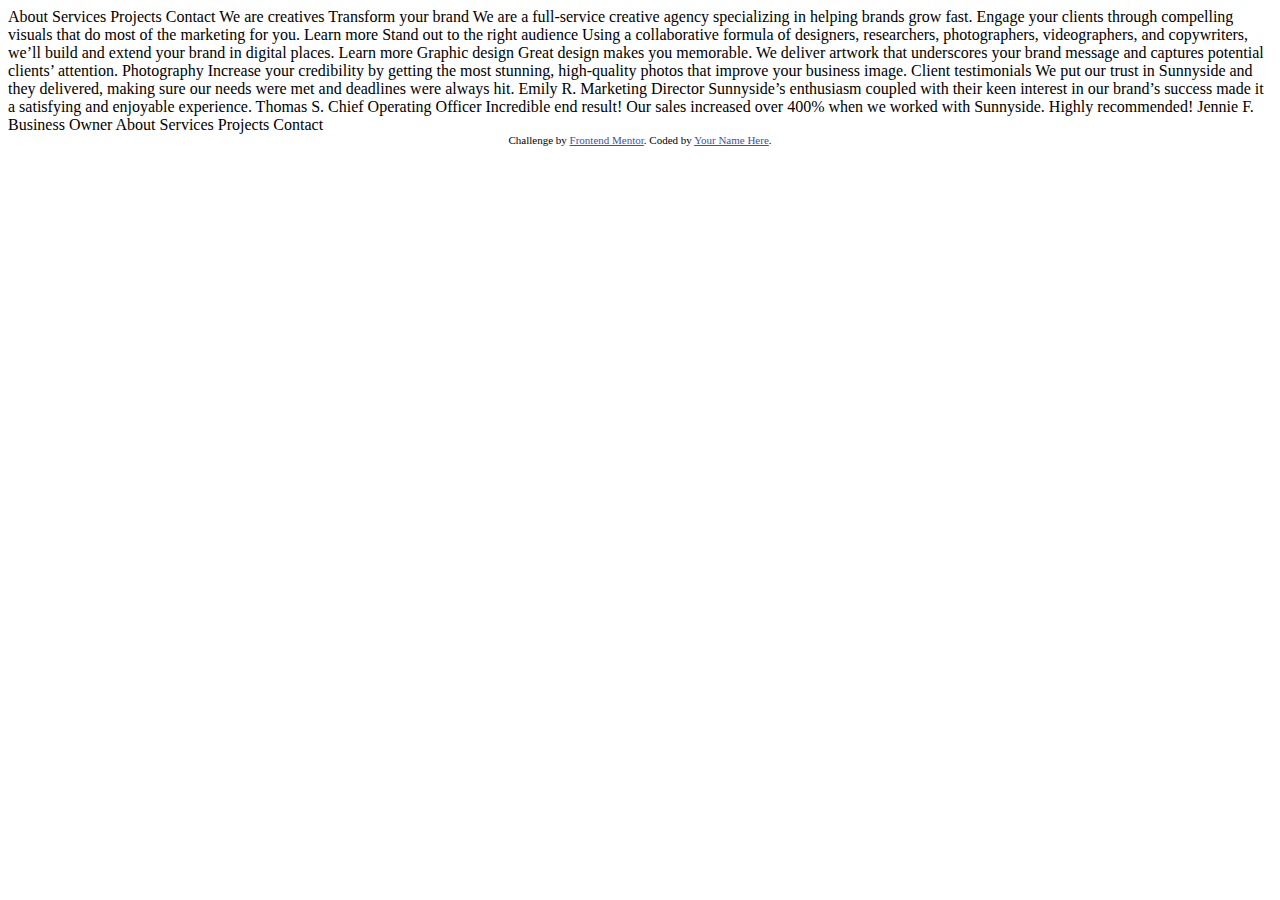
==== sunnyside-agency/index.html @ c6bcab91 "init project" ====
<!DOCTYPE html>
<html lang="en">
<head>
  <meta charset="UTF-8">
  <meta name="viewport" content="width=device-width, initial-scale=1.0"> <!-- displays site properly based on user's device -->

  <link rel="icon" type="image/png" sizes="32x32" href="./images/favicon-32x32.png">
  
  <title>Frontend Mentor | Sunnyside agency landing page</title>

  <!-- Feel free to remove these styles or customise in your own stylesheet 👍 -->
  <style>
    .attribution { font-size: 11px; text-align: center; }
    .attribution a { color: hsl(228, 45%, 44%); }
  </style>
</head>
<body>
  About
  Services
  Projects
  Contact

  We are creatives

  Transform your brand

  We are a full-service creative agency specializing in helping brands grow fast. 
  Engage your clients through compelling visuals that do most of the marketing for you.

  Learn more

  Stand out to the right audience

  Using a collaborative formula of designers, researchers, photographers, videographers, and copywriters, we’ll build and extend your brand in digital places. 

  Learn more

  Graphic design
  Great design makes you memorable. We deliver artwork that underscores your brand message and captures potential clients’ attention.

  Photography
  Increase your credibility by getting the most stunning, high-quality photos that improve your business image.

  Client testimonials

  We put our trust in Sunnyside and they delivered, making sure our needs were met and deadlines were always hit.
  Emily R.
  Marketing Director

  Sunnyside’s enthusiasm coupled with their keen interest in our brand’s success made it a satisfying and enjoyable experience.
  Thomas S.
  Chief Operating Officer

  Incredible end result! Our sales increased over 400% when we worked with Sunnyside. Highly recommended!
  Jennie F.
  Business Owner

  About
  Services
  Projects
  Contact

  <div class="attribution">
    Challenge by <a href="https://www.frontendmentor.io?ref=challenge" target="_blank">Frontend Mentor</a>. 
    Coded by <a href="#">Your Name Here</a>.
  </div>
</body>
</html>
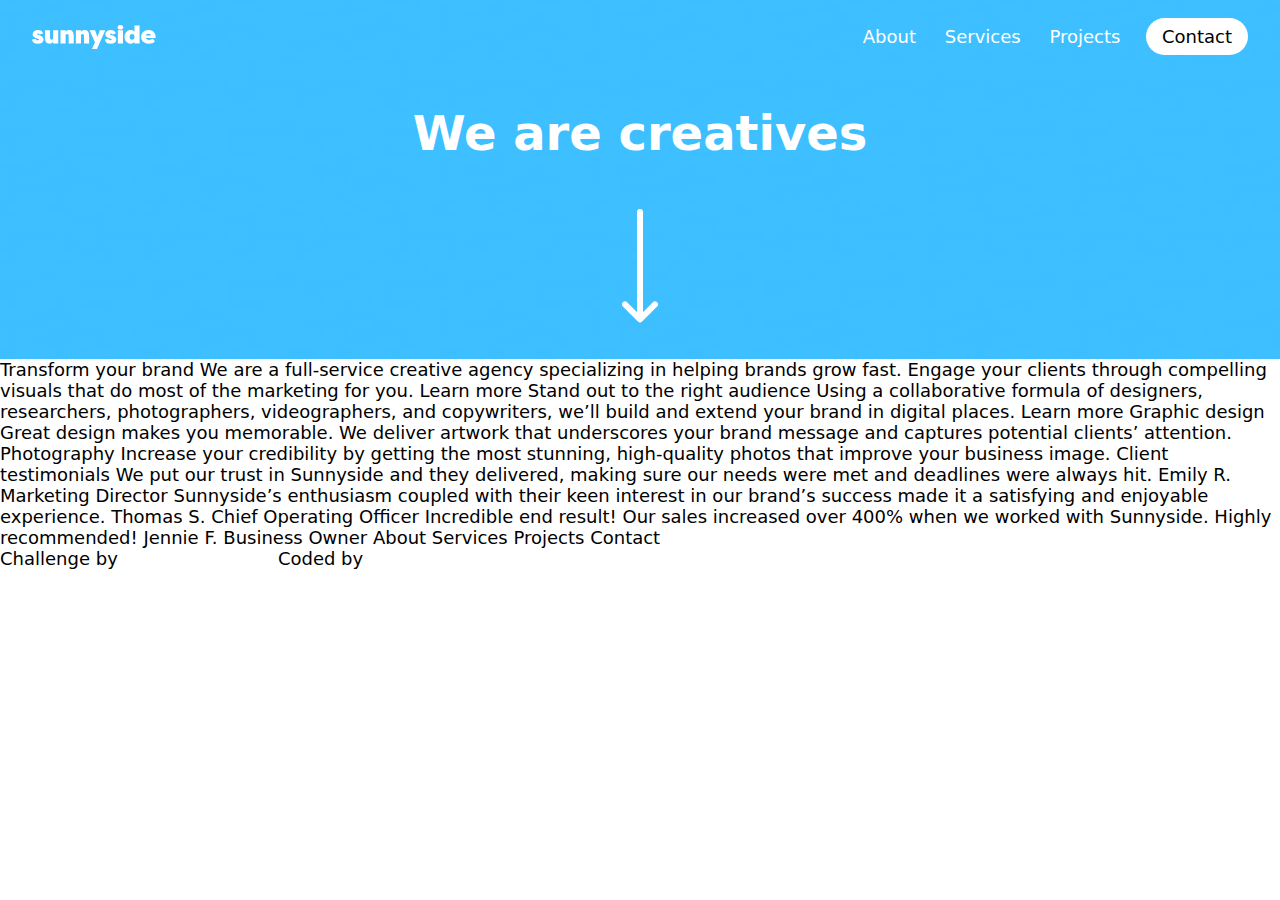
==== commit ddf6d9b4: "Add box model styles and structure, and update Sunnyside agency landing page header." ====
--- a/sunnyside-agency/index.html
+++ b/sunnyside-agency/index.html
@@ -1,26 +1,32 @@
 <!DOCTYPE html>
 <html lang="en">
 <head>
+  <title>Frontend Mentor | Sunnyside agency landing page</title>
   <meta charset="UTF-8">
-  <meta name="viewport" content="width=device-width, initial-scale=1.0"> <!-- displays site properly based on user's device -->
-
+  <meta name="viewport" content="width=device-width, initial-scale=1.0">
   <link rel="icon" type="image/png" sizes="32x32" href="./images/favicon-32x32.png">
-  
-  <title>Frontend Mentor | Sunnyside agency landing page</title>
-
-  <!-- Feel free to remove these styles or customise in your own stylesheet 👍 -->
-  <style>
-    .attribution { font-size: 11px; text-align: center; }
-    .attribution a { color: hsl(228, 45%, 44%); }
-  </style>
+  <link rel="stylesheet" href="./styles/main.css">
 </head>
 <body>
-  About
-  Services
-  Projects
-  Contact
+  <main>
+    <header>
+      <h1>
+        <img src="./images/logo.svg" alt="Sunnyside agency">
+      </h1>
+      <nav>
+        <a href="">About</a>
+        <a href="">Services</a>
+        <a href="">Projects</a>
+        <a class="btn-white" href="">Contact</a>
+      </nav>
+    </header>
+    <section class="text-center py-2">
+      <h2 class="title-big mb-3">We are creatives</h2>
+      <img src="./images/icon-arrow-down.svg" alt="arrow down">
+    </section>
+  </main>
 
-  We are creatives
+  
 
   Transform your brand
 
@@ -61,8 +67,8 @@
   Contact
 
   <div class="attribution">
-    Challenge by <a href="https://www.frontendmentor.io?ref=challenge" target="_blank">Frontend Mentor</a>. 
-    Coded by <a href="#">Your Name Here</a>.
+    Challenge by <a href="https://www.frontendmentor.io?ref=challenge" target="_blank">Frontend Mentor</a> 
+    Coded by <a href="#">Alexander Celis</a>
   </div>
 </body>
 </html>--- a/sunnyside-agency/styles/main.css
+++ b/sunnyside-agency/styles/main.css
@@ -0,0 +1,82 @@
+* {
+  margin: 0;
+  padding: 0;
+  box-sizing: border-box;
+}
+
+body {
+  font-family: system-ui;
+  font-size: 18px;
+}
+
+a {
+  text-decoration: none;
+  color: white;
+}
+
+/* estilos generales */
+/* title */
+.text-center {
+  text-align: center;
+}
+
+.title-sm {
+  font-size: 1rem;
+}
+
+.title-md {
+  font-size: 2rem;
+}
+
+.title-big {
+  font-size: 3rem;
+}
+
+/* spacers */
+.mb-1 {
+  margin-bottom: 1rem;
+}
+.mb-2 {
+  margin-bottom: 2rem;
+}
+.mb-3 {
+  margin-bottom: 3rem;
+}
+.py-1 {
+  padding: 1rem 0;
+}
+.py-2 {
+  padding: 2rem 0;
+}
+.py-3 {
+  padding: 3rem 0;
+}
+
+main {
+  color: white;
+  background-image: url("../images/desktop/image-header.jpg");
+}
+
+header {
+  display: flex;
+  justify-content: space-between;
+  align-items: center;
+  padding: 1rem 2rem;
+}
+
+nav {
+  display: flex;
+  align-items: center;
+  gap: 1.4rem;
+}
+
+nav a {
+  padding: 0.2rem;
+}
+
+.btn-white {
+  background: white;
+  color: black;
+  padding: 0.5rem 1rem;
+  border-radius: 100px;
+}
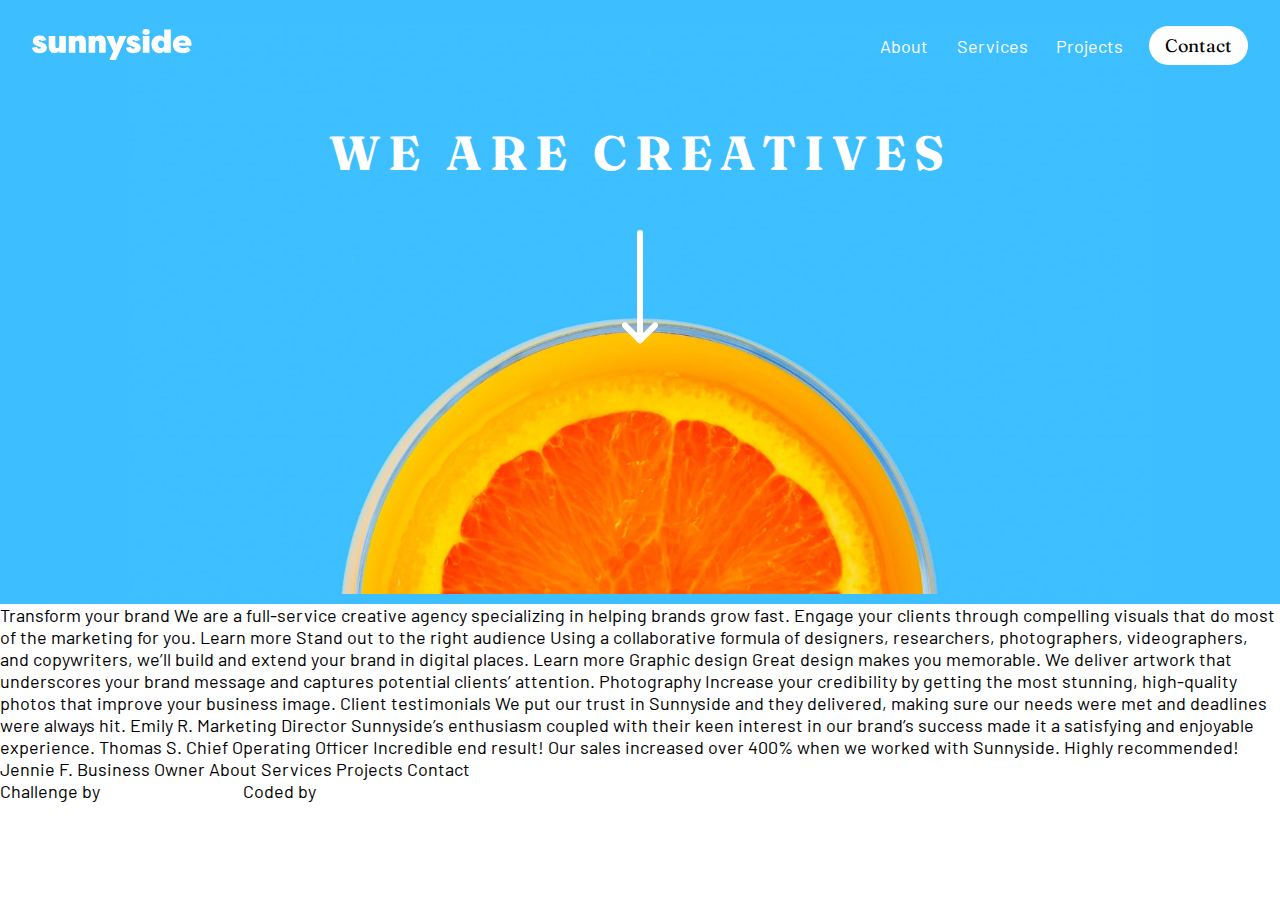
==== commit a31f5b0e: "Update Sunnyside Agency website header and font styles" ====
--- a/sunnyside-agency/index.html
+++ b/sunnyside-agency/index.html
@@ -10,18 +10,18 @@
 <body>
   <main>
     <header>
-      <h1>
+      <h1 class="logo">
         <img src="./images/logo.svg" alt="Sunnyside agency">
       </h1>
       <nav>
         <a href="">About</a>
         <a href="">Services</a>
         <a href="">Projects</a>
-        <a class="btn-white" href="">Contact</a>
+        <a class="btn-white title-font" href="">Contact</a>
       </nav>
     </header>
-    <section class="text-center py-2">
-      <h2 class="title-big mb-3">We are creatives</h2>
+    <section class="hero text-center py-2">
+      <h2 class="title-font title-big mb-3">We are creatives</h2>
       <img src="./images/icon-arrow-down.svg" alt="arrow down">
     </section>
   </main>
--- a/sunnyside-agency/styles/main.css
+++ b/sunnyside-agency/styles/main.css
@@ -1,3 +1,4 @@
+@import url("https://fonts.googleapis.com/css2?family=Barlow:wght@600&family=Fraunces:opsz,wght@9..144,700;9..144,900&display=swap");
 * {
   margin: 0;
   padding: 0;
@@ -5,7 +6,7 @@
 }
 
 body {
-  font-family: system-ui;
+  font-family: "Barlow", sans-serif;
   font-size: 18px;
 }
 
@@ -32,6 +33,10 @@
   font-size: 3rem;
 }
 
+.title-font {
+  font-family: "Fraunces", serif;
+}
+
 /* spacers */
 .mb-1 {
   margin-bottom: 1rem;
@@ -54,14 +59,18 @@
 
 main {
   color: white;
-  background-image: url("../images/desktop/image-header.jpg");
+  background: url("../images/desktop/image-header.jpg") center 70%/80% no-repeat #3dbfff;
 }
 
 header {
   display: flex;
   justify-content: space-between;
   align-items: center;
-  padding: 1rem 2rem;
+  padding: 1.5rem 2rem;
+}
+
+.logo img {
+  width: 10rem;
 }
 
 nav {
@@ -80,3 +89,11 @@
   padding: 0.5rem 1rem;
   border-radius: 100px;
 }
+
+.hero {
+  padding-bottom: 16rem;
+}
+.hero h2 {
+  letter-spacing: 8px;
+  text-transform: uppercase;
+}
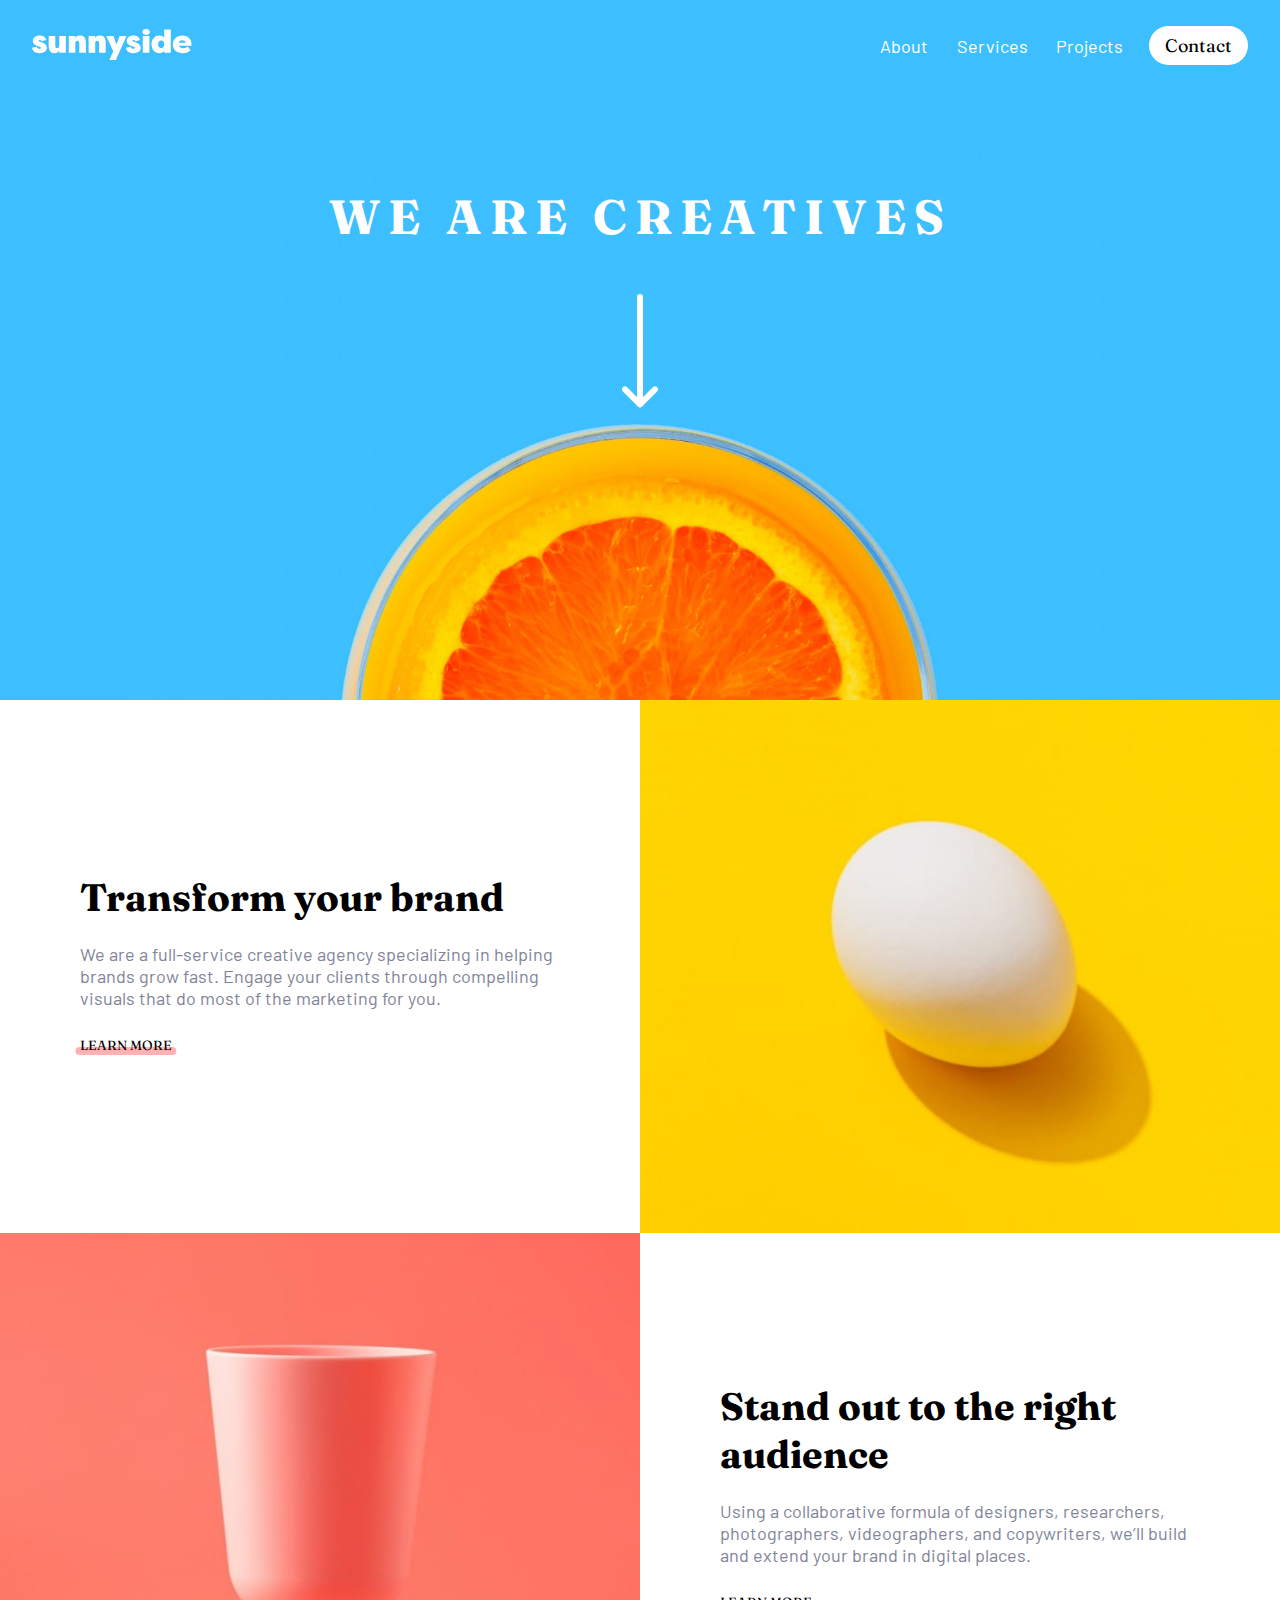
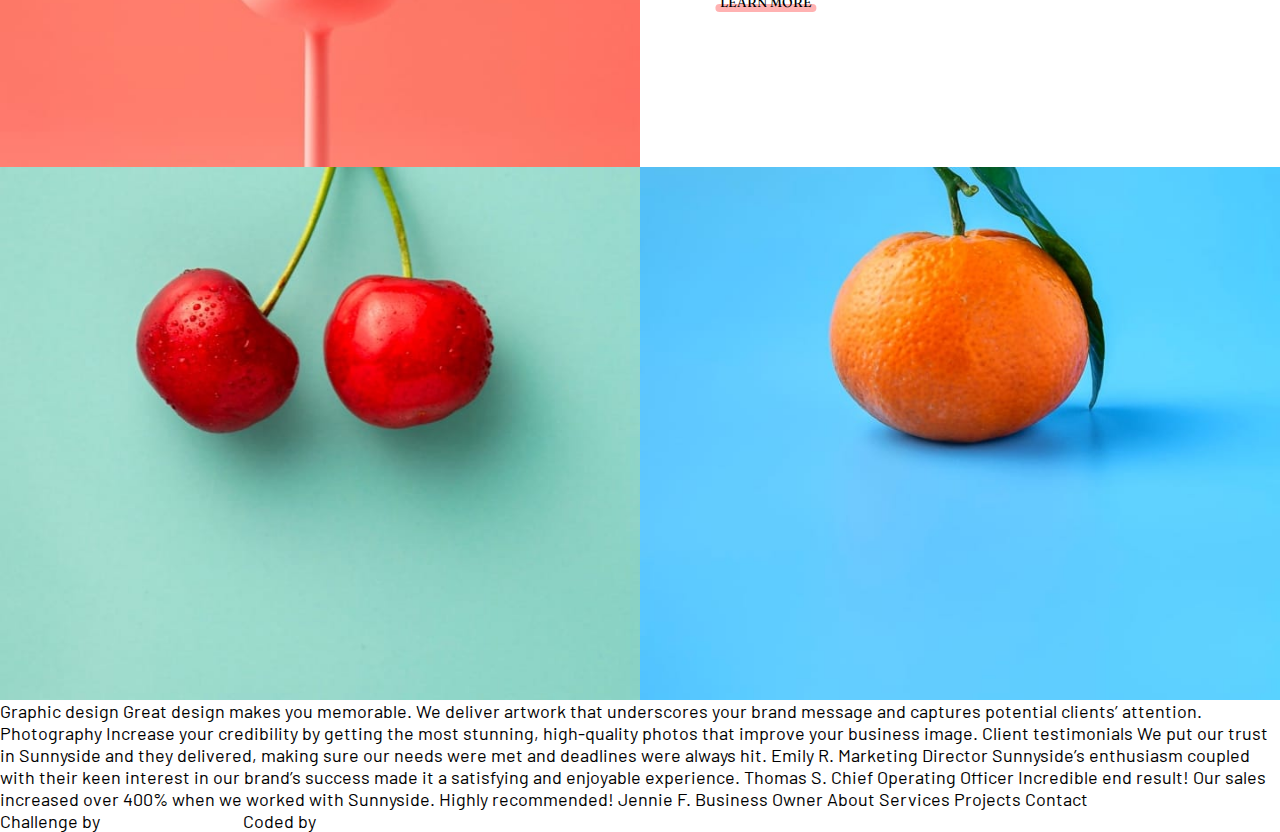
==== commit 7f002325: "Refactor services section and update font size" ====
--- a/sunnyside-agency/index.html
+++ b/sunnyside-agency/index.html
@@ -25,21 +25,37 @@
       <img src="./images/icon-arrow-down.svg" alt="arrow down">
     </section>
   </main>
-
-  
-
-  Transform your brand
-
-  We are a full-service creative agency specializing in helping brands grow fast. 
-  Engage your clients through compelling visuals that do most of the marketing for you.
-
-  Learn more
-
-  Stand out to the right audience
-
-  Using a collaborative formula of designers, researchers, photographers, videographers, and copywriters, we’ll build and extend your brand in digital places. 
-
-  Learn more
+  <section class="services">
+    <article>
+      <h3 class="title-font title-md">Transform your brand</h3>
+      <p>
+        We are a full-service creative agency specializing in helping brands grow fast. 
+        Engage your clients through compelling visuals that do most of the marketing for you.
+      </p>
+      <button class="title-font">Learn more</button>
+    </article>
+    <picture>
+      <img src="./images/desktop/image-transform.jpg" alt="">
+    </picture>
+    <picture>
+      <img src="./images/desktop/image-stand-out.jpg" alt="">
+    </picture>
+    <article>
+      <h3 class="title-font title-md">Stand out to the right audience</h3>
+      <p>
+        Using a collaborative formula of designers, researchers, 
+        photographers, videographers, and copywriters, we’ll build 
+        and extend your brand in digital places.
+      </p>
+      <button class="title-font">Learn more</button>
+    </article>
+    <picture>
+      <img src="./images/desktop/image-graphic-design.jpg" alt="">
+    </picture>
+    <picture>
+      <img src="./images/desktop/image-photography.jpg" alt="">
+    </picture>
+  </section>
 
   Graphic design
   Great design makes you memorable. We deliver artwork that underscores your brand message and captures potential clients’ attention.
--- a/sunnyside-agency/styles/main.css
+++ b/sunnyside-agency/styles/main.css
@@ -26,7 +26,7 @@
 }
 
 .title-md {
-  font-size: 2rem;
+  font-size: 2.4rem;
 }
 
 .title-big {
@@ -59,7 +59,8 @@
 
 main {
   color: white;
-  background: url("../images/desktop/image-header.jpg") center 70%/80% no-repeat #3dbfff;
+  background: url("../images/desktop/image-header.jpg") center bottom/80%
+    no-repeat #3dbfff;
 }
 
 header {
@@ -91,9 +92,59 @@
 }
 
 .hero {
-  padding-bottom: 16rem;
+  padding-top: 6rem;
+  padding-bottom: 18rem;
 }
 .hero h2 {
   letter-spacing: 8px;
   text-transform: uppercase;
 }
+
+.services {
+  display: grid;
+  grid-template-columns: repeat(2, 1fr);
+  align-items: center;
+}
+
+.services article {
+  padding: 5rem;
+}
+
+.services picture img {
+  width: 100%;
+  height: 100%;
+  vertical-align: middle;
+  object-fit: cover;
+}
+
+.services article button {
+  background: none;
+  border: 0;
+  text-transform: uppercase;
+  cursor: pointer;
+  display: inline-block;
+}
+
+.services article button::after {
+  content: "";
+  width: 110%;
+  height: 8px;
+  background: red;
+  display: block;
+  border-radius: 100px;
+  position: relative;
+  left: 50%;
+  bottom: 6px;
+  z-index: -1;
+  transform: translateX(-50%);
+  opacity: 0.3;
+}
+
+.services article button:hover::after{
+  opacity: 1;
+}
+
+.services article p {
+  color: hsl(232, 10%, 55%);
+  margin: 1.4rem 0;
+}
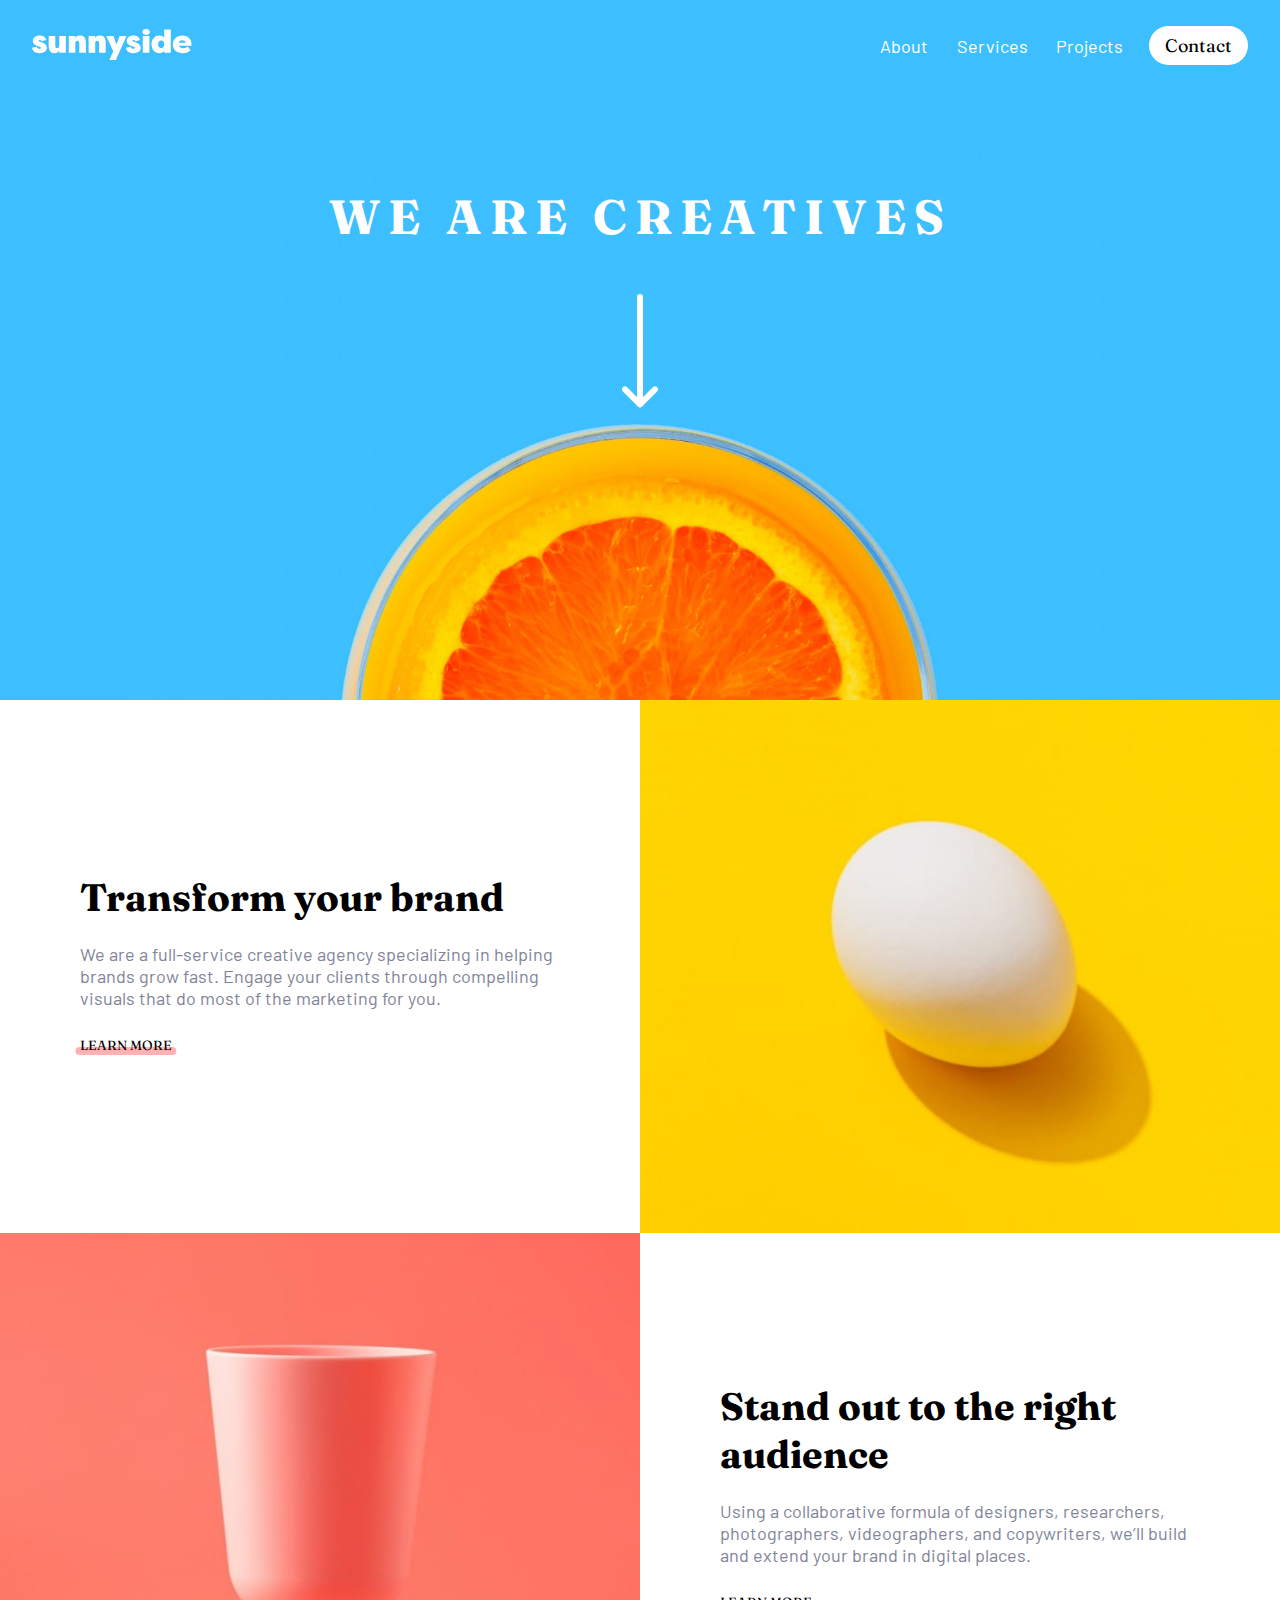
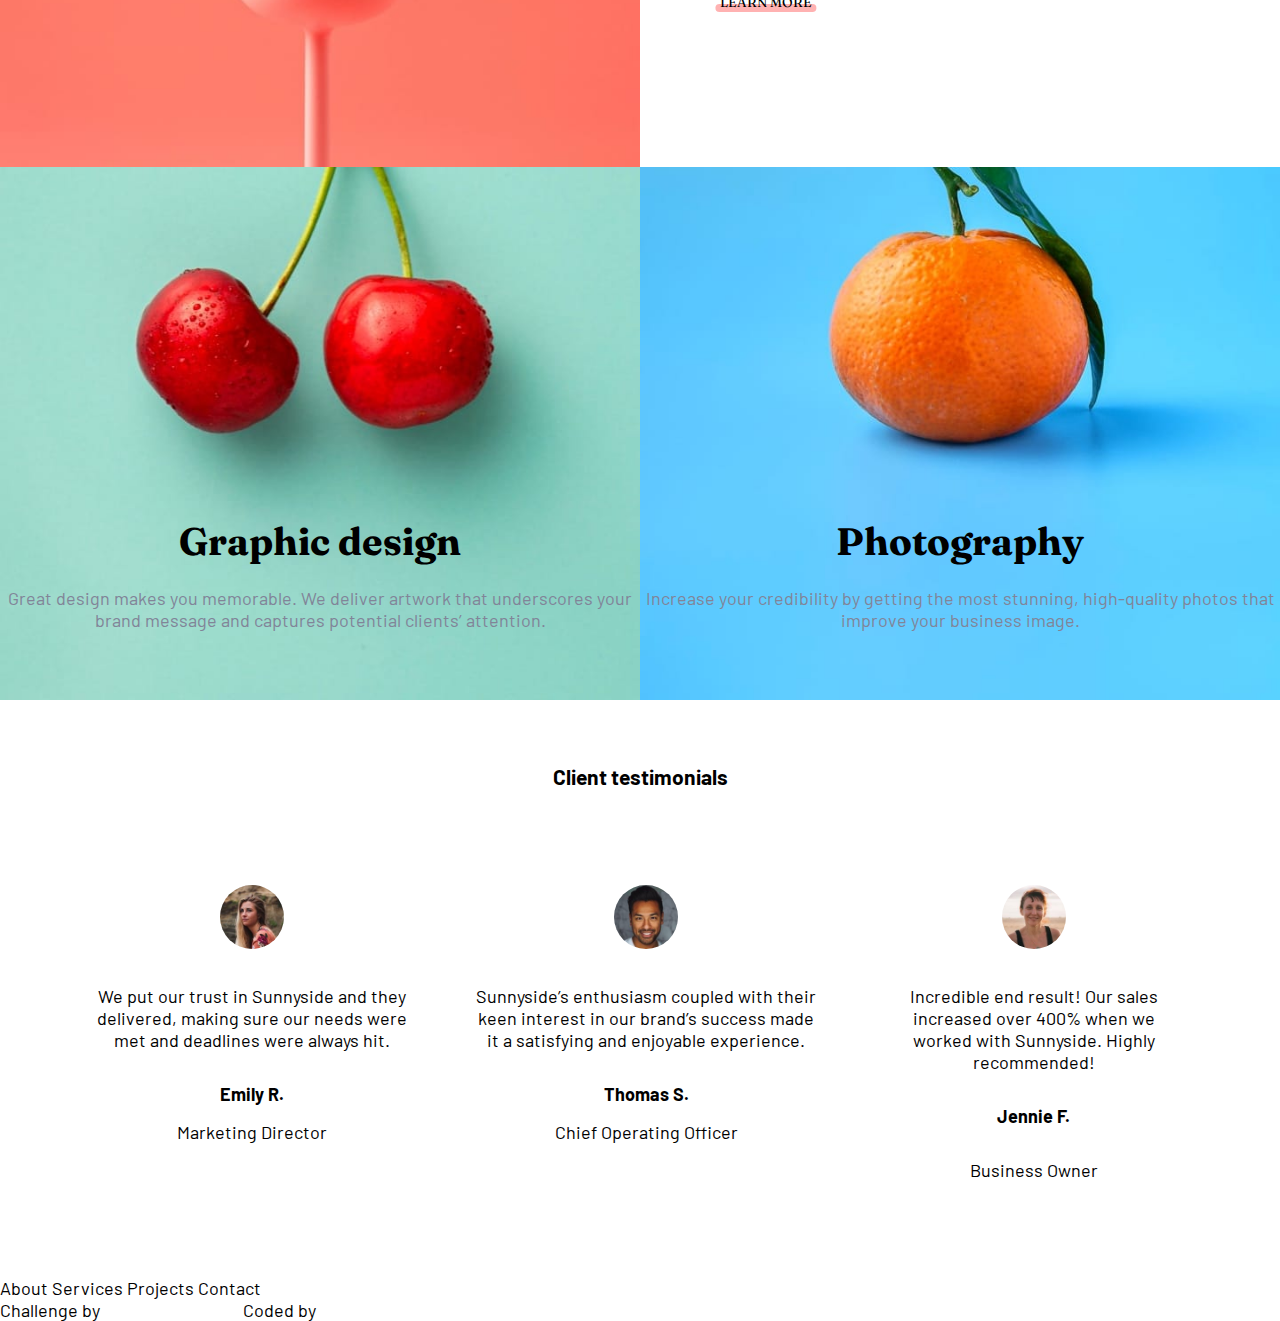
==== commit c6e8a989: "Cambios clase del jueves" ====
--- a/sunnyside-agency/index.html
+++ b/sunnyside-agency/index.html
@@ -1,5 +1,6 @@
 <!DOCTYPE html>
 <html lang="en">
+
 <head>
   <title>Frontend Mentor | Sunnyside agency landing page</title>
   <meta charset="UTF-8">
@@ -7,6 +8,7 @@
   <link rel="icon" type="image/png" sizes="32x32" href="./images/favicon-32x32.png">
   <link rel="stylesheet" href="./styles/main.css">
 </head>
+
 <body>
   <main>
     <header>
@@ -26,10 +28,10 @@
     </section>
   </main>
   <section class="services">
-    <article>
+    <article class="learn-more">
       <h3 class="title-font title-md">Transform your brand</h3>
       <p>
-        We are a full-service creative agency specializing in helping brands grow fast. 
+        We are a full-service creative agency specializing in helping brands grow fast.
         Engage your clients through compelling visuals that do most of the marketing for you.
       </p>
       <button class="title-font">Learn more</button>
@@ -40,42 +42,94 @@
     <picture>
       <img src="./images/desktop/image-stand-out.jpg" alt="">
     </picture>
-    <article>
+    <article class="learn-more">
       <h3 class="title-font title-md">Stand out to the right audience</h3>
       <p>
-        Using a collaborative formula of designers, researchers, 
-        photographers, videographers, and copywriters, we’ll build 
+        Using a collaborative formula of designers, researchers,
+        photographers, videographers, and copywriters, we’ll build
         and extend your brand in digital places.
       </p>
       <button class="title-font">Learn more</button>
     </article>
-    <picture>
-      <img src="./images/desktop/image-graphic-design.jpg" alt="">
-    </picture>
-    <picture>
-      <img src="./images/desktop/image-photography.jpg" alt="">
-    </picture>
+    <article class="image-with-text-container">
+      <picture class="background-image">
+        <img src="./images/desktop/image-graphic-design.jpg" alt="">
+      </picture>
+      <div class="frontend-text">
+        <h4 class="title-font title-md font-bold  text-center">Graphic design</h4>
+        <p class="text-center">
+          Great design makes you memorable. We deliver artwork that underscores your brand message and captures
+          potential
+          clients’ attention.
+        </p>
+      </div>
+    </article>
+    <article class="image-with-text-container">
+      <picture class="background-image">
+        <img src="./images/desktop/image-photography.jpg" alt="">
+      </picture>
+      <div class="frontend-text">
+        <h4 class="title-font title-md font-bold text-center">Photography</h4>
+        <p class="text-center">
+          Increase your credibility by getting the most stunning, high-quality photos that improve your business image.
+        </p>
+      </div>
+    </article>
+  </section>
+  <section class="p-4">
+    <h3 class="text-center mb-3">Client testimonials</h3>
+    <div class="d-flex">
+      <article class="card">
+        <div class="card-header mb-2">
+          <img class="card-header_image" src="./images/image-emily.jpg" alt="">
+        </div>
+        <div class="card-body mb-2"> We put our trust in Sunnyside and they delivered, making sure our needs were met
+          and
+          deadlines were always hit.
+        </div>
+        <div class="card-footer">
+          <h4 class="font-bold mb-1">Emily R.</h4>
+          <p>Marketing Director</p>
+        </div>
+      </article>
+      <article class="card">
+        <div class="card-header mb-2">
+          <img class="card-header_image" src="./images/image-thomas.jpg" alt="">
+        </div>
+        <div class="card-body mb-2">Sunnyside’s enthusiasm coupled with their keen interest in our brand’s success made
+          it a
+          satisfying and enjoyable
+          experience.</div>
+        <div class="card-footer">
+          <h4 class="font-bold mb-1">Thomas S. </h4>
+          <p>Chief Operating Officer</p>
+        </div>
+      </article>
+      <article class="card">
+        <div class="card-header mb-2">
+          <img class="card-header_image" src="./images/image-jennie.jpg" alt="">
+        </div>
+        <div class="card-body mb-2"> Incredible end result! Our sales increased over 400% when we worked with Sunnyside.
+          Highly
+          recommended!
+        </div>
+        <div class="card-footer">
+          <h4 class="card-header mb-2">Jennie F.</h4>
+          <p>Business Owner</p>
+        </div>
+      </article>
+    </div>
   </section>
 
-  Graphic design
-  Great design makes you memorable. We deliver artwork that underscores your brand message and captures potential clients’ attention.
 
-  Photography
-  Increase your credibility by getting the most stunning, high-quality photos that improve your business image.
 
-  Client testimonials
 
-  We put our trust in Sunnyside and they delivered, making sure our needs were met and deadlines were always hit.
-  Emily R.
-  Marketing Director
 
-  Sunnyside’s enthusiasm coupled with their keen interest in our brand’s success made it a satisfying and enjoyable experience.
-  Thomas S.
-  Chief Operating Officer
 
-  Incredible end result! Our sales increased over 400% when we worked with Sunnyside. Highly recommended!
-  Jennie F.
-  Business Owner
+
+
+
+
 
   About
   Services
@@ -83,8 +137,9 @@
   Contact
 
   <div class="attribution">
-    Challenge by <a href="https://www.frontendmentor.io?ref=challenge" target="_blank">Frontend Mentor</a> 
+    Challenge by <a href="https://www.frontendmentor.io?ref=challenge" target="_blank">Frontend Mentor</a>
     Coded by <a href="#">Alexander Celis</a>
   </div>
 </body>
+
 </html>--- a/sunnyside-agency/styles/main.css
+++ b/sunnyside-agency/styles/main.css
@@ -1,4 +1,5 @@
 @import url("https://fonts.googleapis.com/css2?family=Barlow:wght@600&family=Fraunces:opsz,wght@9..144,700;9..144,900&display=swap");
+
 * {
   margin: 0;
   padding: 0;
@@ -37,30 +38,78 @@
   font-family: "Fraunces", serif;
 }
 
+.font-bold {
+  font-weight: bold;
+}
+
+/* Positioning */
+.image-with-text-container {
+  position: relative;
+}
+
+.frontend-text {
+  position: absolute;
+  top: 350px;
+  z-index: -1;
+}
+
+.background-image {
+  position: relative;
+  z-index: -2;
+}
+
 /* spacers */
+.m-1 {
+  margin: 1rem;
+}
+
 .mb-1 {
   margin-bottom: 1rem;
 }
+
 .mb-2 {
   margin-bottom: 2rem;
 }
+
 .mb-3 {
   margin-bottom: 3rem;
 }
+
+.p-0 {
+  padding: 0;
+}
+
+.p-1 {
+  padding: 1rem;
+}
+
+.p-2 {
+  padding: 2rem;
+}
+
+.p-3 {
+  padding: 3rem;
+}
+
+.p-4 {
+  padding: 4rem;
+}
+
 .py-1 {
   padding: 1rem 0;
 }
+
 .py-2 {
   padding: 2rem 0;
 }
+
 .py-3 {
   padding: 3rem 0;
 }
 
 main {
   color: white;
-  background: url("../images/desktop/image-header.jpg") center bottom/80%
-    no-repeat #3dbfff;
+  background: url("../images/desktop/image-header.jpg") center bottom/80% no-repeat #3dbfff;
 }
 
 header {
@@ -95,6 +144,7 @@
   padding-top: 6rem;
   padding-bottom: 18rem;
 }
+
 .hero h2 {
   letter-spacing: 8px;
   text-transform: uppercase;
@@ -106,7 +156,7 @@
   align-items: center;
 }
 
-.services article {
+.services .learn-more {
   padding: 5rem;
 }
 
@@ -140,7 +190,7 @@
   opacity: 0.3;
 }
 
-.services article button:hover::after{
+.services article button:hover::after {
   opacity: 1;
 }
 
@@ -148,3 +198,23 @@
   color: hsl(232, 10%, 55%);
   margin: 1.4rem 0;
 }
+
+/* Clases para las cards */
+
+.card {
+  margin: 2rem;
+  text-align: center;
+}
+
+.card-header {
+  margin-top: 1rem;
+}
+
+.card-header_image {
+  border-radius: 50%;
+  width: 64px;
+}
+
+.d-flex {
+  display: flex;
+}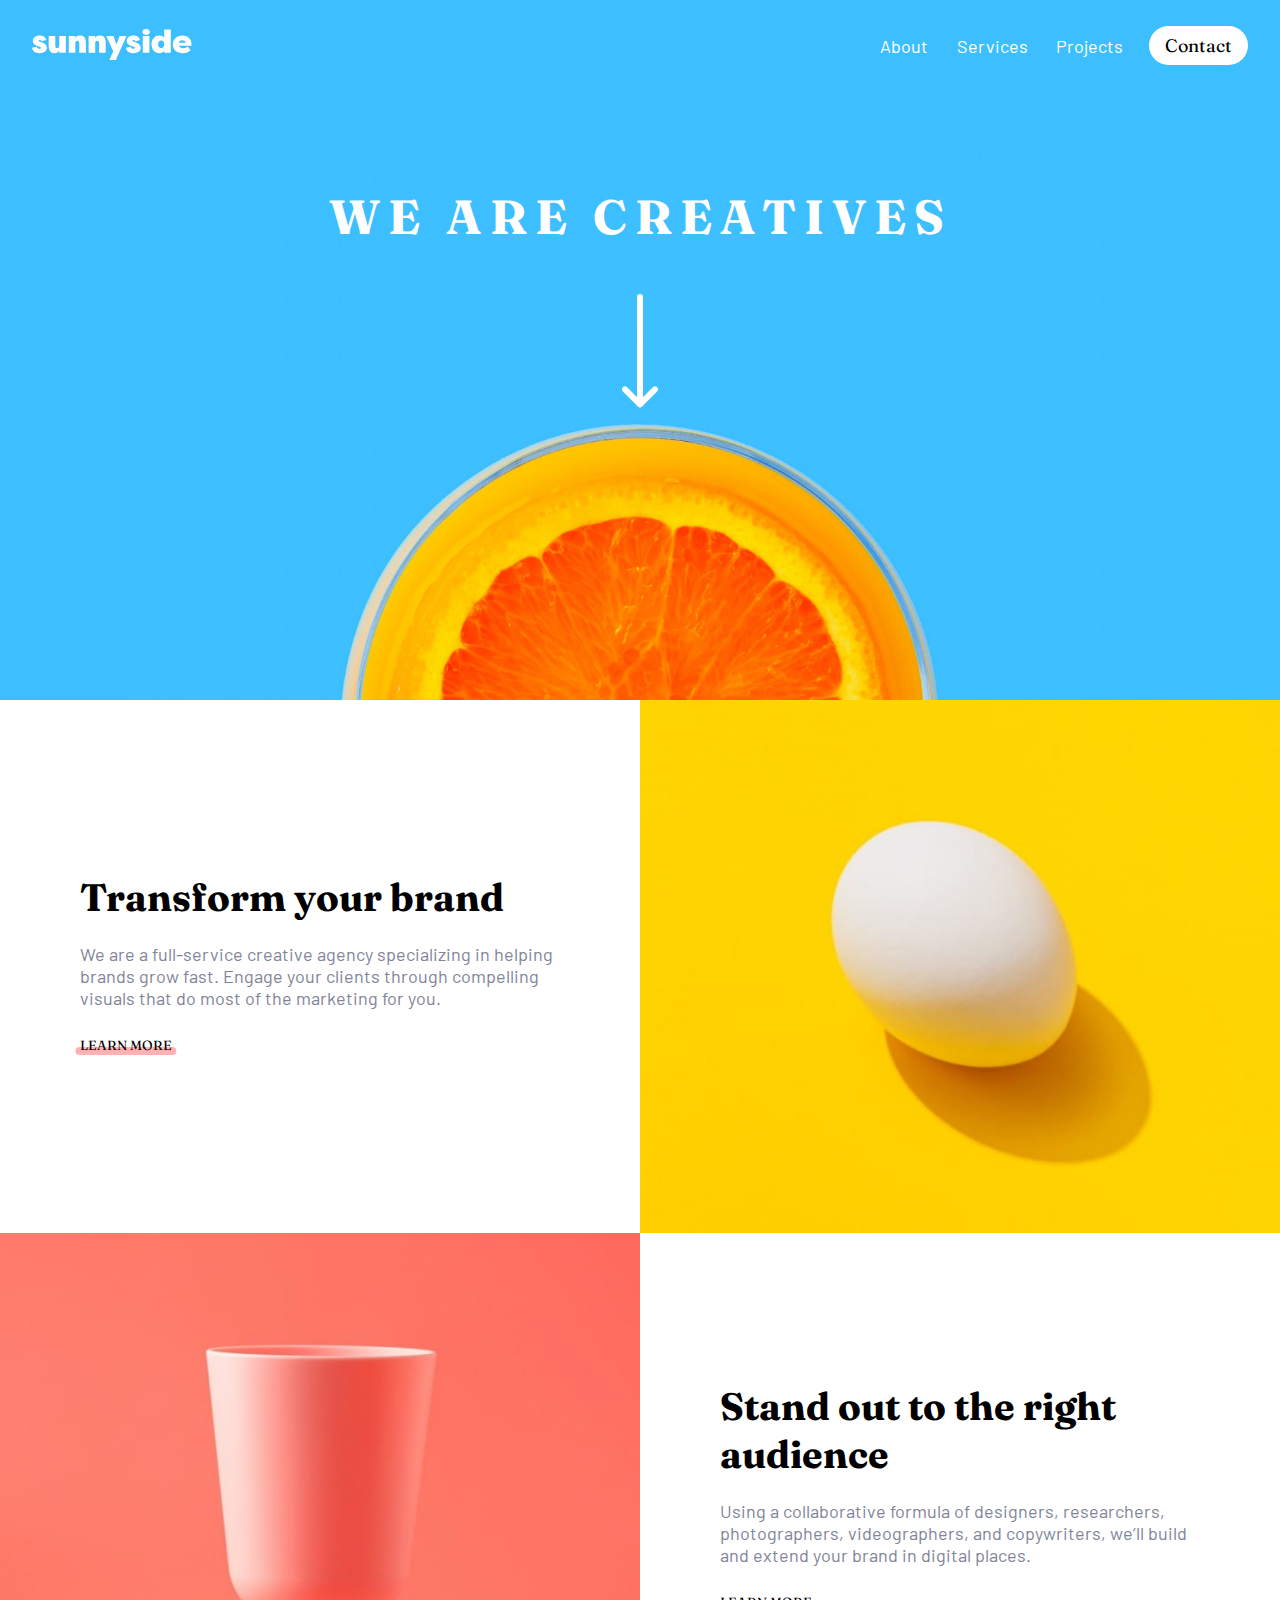
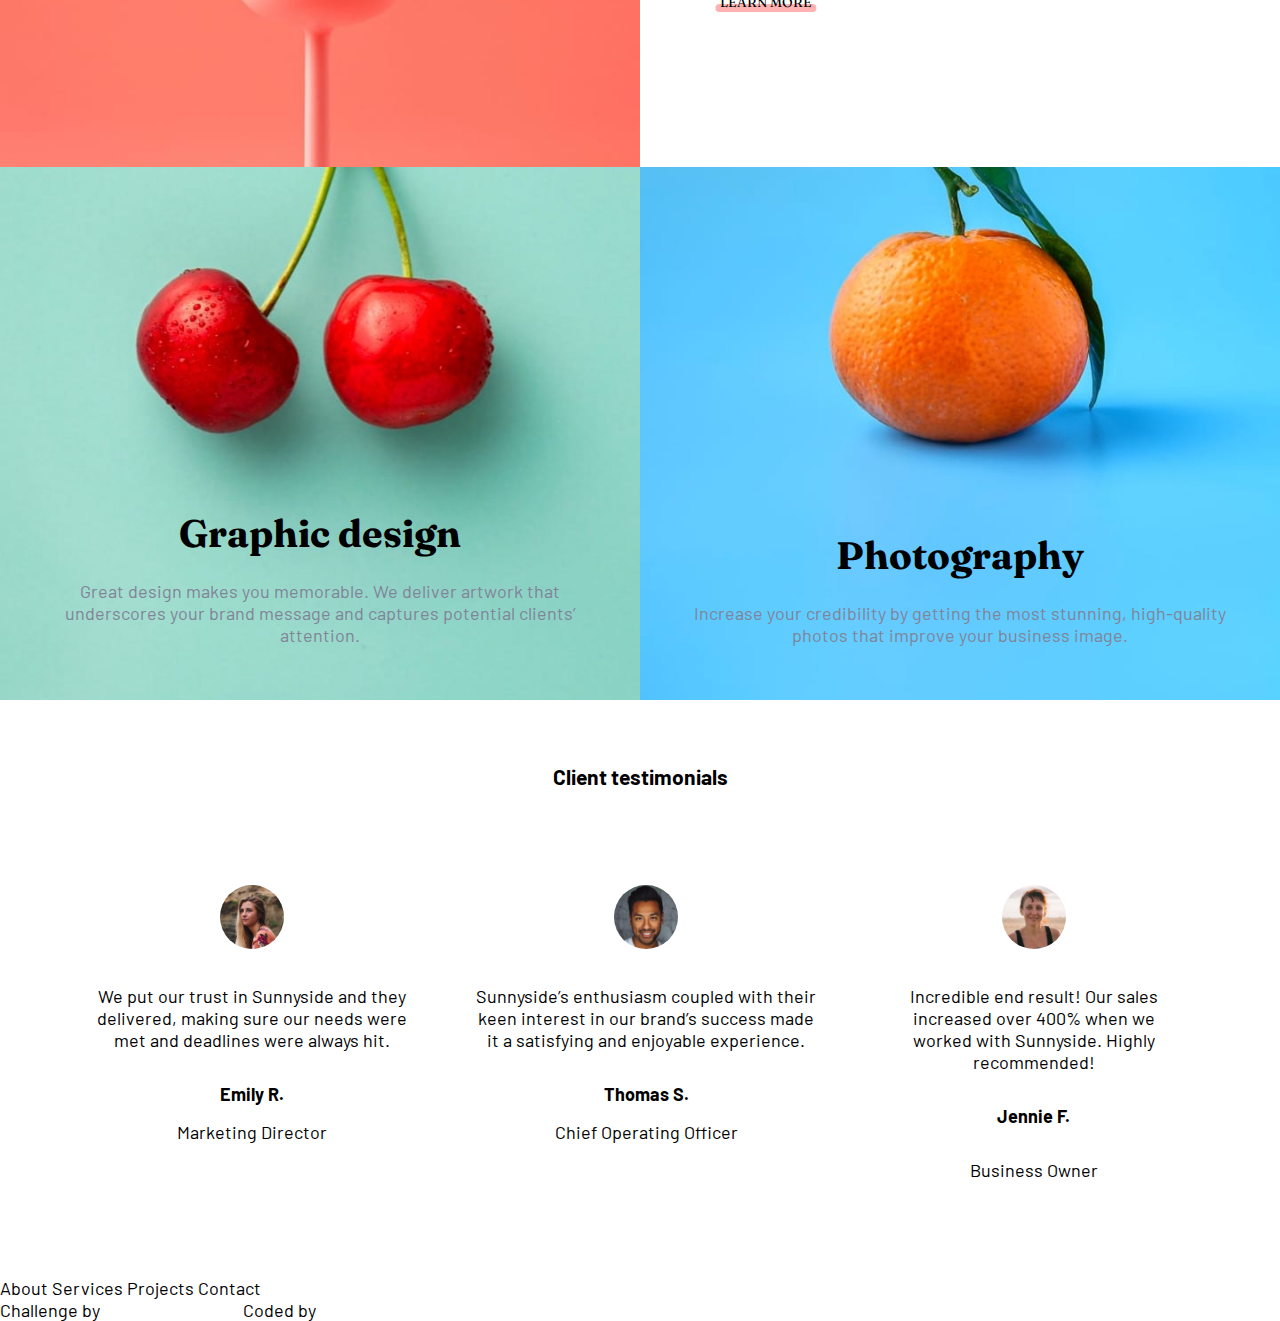
==== commit ef569711: "Add responsive design for mobile devices" ====
--- a/sunnyside-agency/index.html
+++ b/sunnyside-agency/index.html
@@ -1,145 +1,173 @@
 <!DOCTYPE html>
 <html lang="en">
+  <head>
+    <title>Frontend Mentor | Sunnyside agency landing page</title>
+    <meta charset="UTF-8" />
+    <meta name="viewport" content="width=device-width, initial-scale=1.0" />
+    <link
+      rel="icon"
+      type="image/png"
+      sizes="32x32"
+      href="./images/favicon-32x32.png"
+    />
+    <link rel="stylesheet" href="./styles/main.css" />
+  </head>
 
-<head>
-  <title>Frontend Mentor | Sunnyside agency landing page</title>
-  <meta charset="UTF-8">
-  <meta name="viewport" content="width=device-width, initial-scale=1.0">
-  <link rel="icon" type="image/png" sizes="32x32" href="./images/favicon-32x32.png">
-  <link rel="stylesheet" href="./styles/main.css">
-</head>
+  <body>
+    <main>
+      <header>
+        <h1 class="logo">
+          <img src="./images/logo.svg" alt="Sunnyside agency" />
+        </h1>
+        <nav>
+          <a href="">About</a>
+          <a href="">Services</a>
+          <a href="">Projects</a>
+          <a class="btn-white title-font" href="">Contact</a>
+        </nav>
+        <div class="icon-menu">
+          <img src="./images/icon-hamburger.svg" alt="icon menu" />
+        </div>
+      </header>
+      <section class="hero text-center py-2">
+        <h2 class="title-font title-big mb-3">We are creatives</h2>
+        <img src="./images/icon-arrow-down.svg" alt="arrow down" />
+      </section>
+    </main>
+    <section class="services">
+      <article class="learn-more order-2">
+        <h3 class="title-font title-md">Transform your brand</h3>
+        <p>
+          We are a full-service creative agency specializing in helping brands
+          grow fast. Engage your clients through compelling visuals that do most
+          of the marketing for you.
+        </p>
+        <button class="title-font">Learn more</button>
+      </article>
+      <picture class="order-1">
+        <source
+          media="(max-width: 540px)"
+          srcset="./images/mobile/image-transform.jpg"
+        />
+        <img src="./images/desktop/image-transform.jpg" alt="" />
+      </picture>
+      <picture class="order-3">
+        <source
+          media="(max-width: 540px)"
+          srcset="./images/mobile/image-stand-out.jpg"
+        />
+        <img src="./images/desktop/image-stand-out.jpg" alt="" />
+      </picture>
+      <article class="learn-more order-4">
+        <h3 class="title-font title-md">Stand out to the right audience</h3>
+        <p>
+          Using a collaborative formula of designers, researchers,
+          photographers, videographers, and copywriters, we’ll build and extend
+          your brand in digital places.
+        </p>
+        <button class="title-font">Learn more</button>
+      </article>
+      <article class="image-with-text-container order-5">
+        <div class="frontend-text">
+          <h4 class="title-font title-md font-bold text-center">
+            Graphic design
+          </h4>
+          <p class="text-center">
+            Great design makes you memorable. We deliver artwork that
+            underscores your brand message and captures potential clients’
+            attention.
+          </p>
+        </div>
+        <picture class="background-image">
+          <source
+            media="(max-width: 540px)"
+            srcset="./images/mobile/image-graphic-design.jpg"
+          />
+          <img src="./images/desktop/image-graphic-design.jpg" alt="" />
+        </picture>
+      </article>
+      <article class="image-with-text-container order-6">
+        <div class="frontend-text">
+          <h4 class="title-font title-md font-bold text-center">Photography</h4>
+          <p class="text-center">
+            Increase your credibility by getting the most stunning, high-quality
+            photos that improve your business image.
+          </p>
+        </div>
+        <picture class="background-image">
+          <source
+            media="(max-width: 540px)"
+            srcset="./images/mobile/image-photography.jpg"
+          />
+          <img src="./images/desktop/image-photography.jpg" alt="" />
+        </picture>
+      </article>
+    </section>
+    <section class="testimonials p-4">
+      <h3 class="text-center mb-3">Client testimonials</h3>
+      <div class="d-flex">
+        <article class="card">
+          <div class="card-header mb-2">
+            <img
+              class="card-header_image"
+              src="./images/image-emily.jpg"
+              alt=""
+            />
+          </div>
+          <div class="card-body mb-2">
+            We put our trust in Sunnyside and they delivered, making sure our
+            needs were met and deadlines were always hit.
+          </div>
+          <div class="card-footer">
+            <h4 class="font-bold mb-1">Emily R.</h4>
+            <p>Marketing Director</p>
+          </div>
+        </article>
+        <article class="card">
+          <div class="card-header mb-2">
+            <img
+              class="card-header_image"
+              src="./images/image-thomas.jpg"
+              alt=""
+            />
+          </div>
+          <div class="card-body mb-2">
+            Sunnyside’s enthusiasm coupled with their keen interest in our
+            brand’s success made it a satisfying and enjoyable experience.
+          </div>
+          <div class="card-footer">
+            <h4 class="font-bold mb-1">Thomas S.</h4>
+            <p>Chief Operating Officer</p>
+          </div>
+        </article>
+        <article class="card">
+          <div class="card-header mb-2">
+            <img
+              class="card-header_image"
+              src="./images/image-jennie.jpg"
+              alt=""
+            />
+          </div>
+          <div class="card-body mb-2">
+            Incredible end result! Our sales increased over 400% when we worked
+            with Sunnyside. Highly recommended!
+          </div>
+          <div class="card-footer">
+            <h4 class="card-header mb-2">Jennie F.</h4>
+            <p>Business Owner</p>
+          </div>
+        </article>
+      </div>
+    </section>
 
-<body>
-  <main>
-    <header>
-      <h1 class="logo">
-        <img src="./images/logo.svg" alt="Sunnyside agency">
-      </h1>
-      <nav>
-        <a href="">About</a>
-        <a href="">Services</a>
-        <a href="">Projects</a>
-        <a class="btn-white title-font" href="">Contact</a>
-      </nav>
-    </header>
-    <section class="hero text-center py-2">
-      <h2 class="title-font title-big mb-3">We are creatives</h2>
-      <img src="./images/icon-arrow-down.svg" alt="arrow down">
-    </section>
-  </main>
-  <section class="services">
-    <article class="learn-more">
-      <h3 class="title-font title-md">Transform your brand</h3>
-      <p>
-        We are a full-service creative agency specializing in helping brands grow fast.
-        Engage your clients through compelling visuals that do most of the marketing for you.
-      </p>
-      <button class="title-font">Learn more</button>
-    </article>
-    <picture>
-      <img src="./images/desktop/image-transform.jpg" alt="">
-    </picture>
-    <picture>
-      <img src="./images/desktop/image-stand-out.jpg" alt="">
-    </picture>
-    <article class="learn-more">
-      <h3 class="title-font title-md">Stand out to the right audience</h3>
-      <p>
-        Using a collaborative formula of designers, researchers,
-        photographers, videographers, and copywriters, we’ll build
-        and extend your brand in digital places.
-      </p>
-      <button class="title-font">Learn more</button>
-    </article>
-    <article class="image-with-text-container">
-      <picture class="background-image">
-        <img src="./images/desktop/image-graphic-design.jpg" alt="">
-      </picture>
-      <div class="frontend-text">
-        <h4 class="title-font title-md font-bold  text-center">Graphic design</h4>
-        <p class="text-center">
-          Great design makes you memorable. We deliver artwork that underscores your brand message and captures
-          potential
-          clients’ attention.
-        </p>
-      </div>
-    </article>
-    <article class="image-with-text-container">
-      <picture class="background-image">
-        <img src="./images/desktop/image-photography.jpg" alt="">
-      </picture>
-      <div class="frontend-text">
-        <h4 class="title-font title-md font-bold text-center">Photography</h4>
-        <p class="text-center">
-          Increase your credibility by getting the most stunning, high-quality photos that improve your business image.
-        </p>
-      </div>
-    </article>
-  </section>
-  <section class="p-4">
-    <h3 class="text-center mb-3">Client testimonials</h3>
-    <div class="d-flex">
-      <article class="card">
-        <div class="card-header mb-2">
-          <img class="card-header_image" src="./images/image-emily.jpg" alt="">
-        </div>
-        <div class="card-body mb-2"> We put our trust in Sunnyside and they delivered, making sure our needs were met
-          and
-          deadlines were always hit.
-        </div>
-        <div class="card-footer">
-          <h4 class="font-bold mb-1">Emily R.</h4>
-          <p>Marketing Director</p>
-        </div>
-      </article>
-      <article class="card">
-        <div class="card-header mb-2">
-          <img class="card-header_image" src="./images/image-thomas.jpg" alt="">
-        </div>
-        <div class="card-body mb-2">Sunnyside’s enthusiasm coupled with their keen interest in our brand’s success made
-          it a
-          satisfying and enjoyable
-          experience.</div>
-        <div class="card-footer">
-          <h4 class="font-bold mb-1">Thomas S. </h4>
-          <p>Chief Operating Officer</p>
-        </div>
-      </article>
-      <article class="card">
-        <div class="card-header mb-2">
-          <img class="card-header_image" src="./images/image-jennie.jpg" alt="">
-        </div>
-        <div class="card-body mb-2"> Incredible end result! Our sales increased over 400% when we worked with Sunnyside.
-          Highly
-          recommended!
-        </div>
-        <div class="card-footer">
-          <h4 class="card-header mb-2">Jennie F.</h4>
-          <p>Business Owner</p>
-        </div>
-      </article>
+    About Services Projects Contact
+
+    <div class="attribution">
+      Challenge by
+      <a href="https://www.frontendmentor.io?ref=challenge" target="_blank"
+        >Frontend Mentor</a
+      >
+      Coded by <a href="#">Alexander Celis</a>
     </div>
-  </section>
-
-
-
-
-
-
-
-
-
-
-
-  About
-  Services
-  Projects
-  Contact
-
-  <div class="attribution">
-    Challenge by <a href="https://www.frontendmentor.io?ref=challenge" target="_blank">Frontend Mentor</a>
-    Coded by <a href="#">Alexander Celis</a>
-  </div>
-</body>
-
-</html>+  </body>
+</html>
--- a/sunnyside-agency/styles/main.css
+++ b/sunnyside-agency/styles/main.css
@@ -9,6 +9,9 @@
 body {
   font-family: "Barlow", sans-serif;
   font-size: 18px;
+  width: 100%;
+  max-width: 1440px;
+  margin: 0 auto;
 }
 
 a {
@@ -49,13 +52,14 @@
 
 .frontend-text {
   position: absolute;
-  top: 350px;
-  z-index: -1;
+  z-index: 0;
+  bottom: 2rem;
+  padding: 0 2rem;
 }
 
 .background-image {
   position: relative;
-  z-index: -2;
+  z-index: -10;
 }
 
 /* spacers */
@@ -109,7 +113,8 @@
 
 main {
   color: white;
-  background: url("../images/desktop/image-header.jpg") center bottom/80% no-repeat #3dbfff;
+  background: url("../images/desktop/image-header.jpg") center bottom/80%
+    no-repeat #3dbfff;
 }
 
 header {
@@ -131,6 +136,10 @@
 
 nav a {
   padding: 0.2rem;
+}
+
+.icon-menu {
+  display: none;
 }
 
 .btn-white {
@@ -188,6 +197,7 @@
   z-index: -1;
   transform: translateX(-50%);
   opacity: 0.3;
+  transition: opacity ease-in-out 0.2s;
 }
 
 .services article button:hover::after {
@@ -217,4 +227,71 @@
 
 .d-flex {
   display: flex;
-}+}
+
+/* Responsive desing */
+
+/* @media screen and (max-width: 1024px) {
+
+} */
+
+/* @media screen and (max-width: 768px) {
+
+} */
+
+@media screen and (max-width: 540px) {
+  nav {
+    display: none;
+  }
+
+  .icon-menu {
+    display: block;
+  }
+
+  .hero {
+    padding-top: calc(6rem / 1.4);
+    padding-bottom: calc(18rem / 1.4);
+  }
+
+  main {
+    background-image: url("../images/mobile/image-header.jpg");
+    background-size: cover;
+  }
+
+  .services {
+    grid-template-columns: 1fr;
+    text-align: center;
+  }
+
+  .services :is(article, picture) {
+    height: 100%;
+    display: block;
+  }
+
+  .order-1 {
+    order: 1;
+  }
+  .order-2 {
+    order: 2;
+  }
+  .order-3 {
+    order: 3;
+  }
+  .order-4 {
+    order: 4;
+  }
+  .order-5 {
+    order: 5;
+  }
+  .order-6 {
+    order: 6;
+  }
+
+  .testimonials > div {
+    flex-direction: column;
+  }
+
+  .testimonials .card-header {
+    scale: 1.4;
+  }
+}
